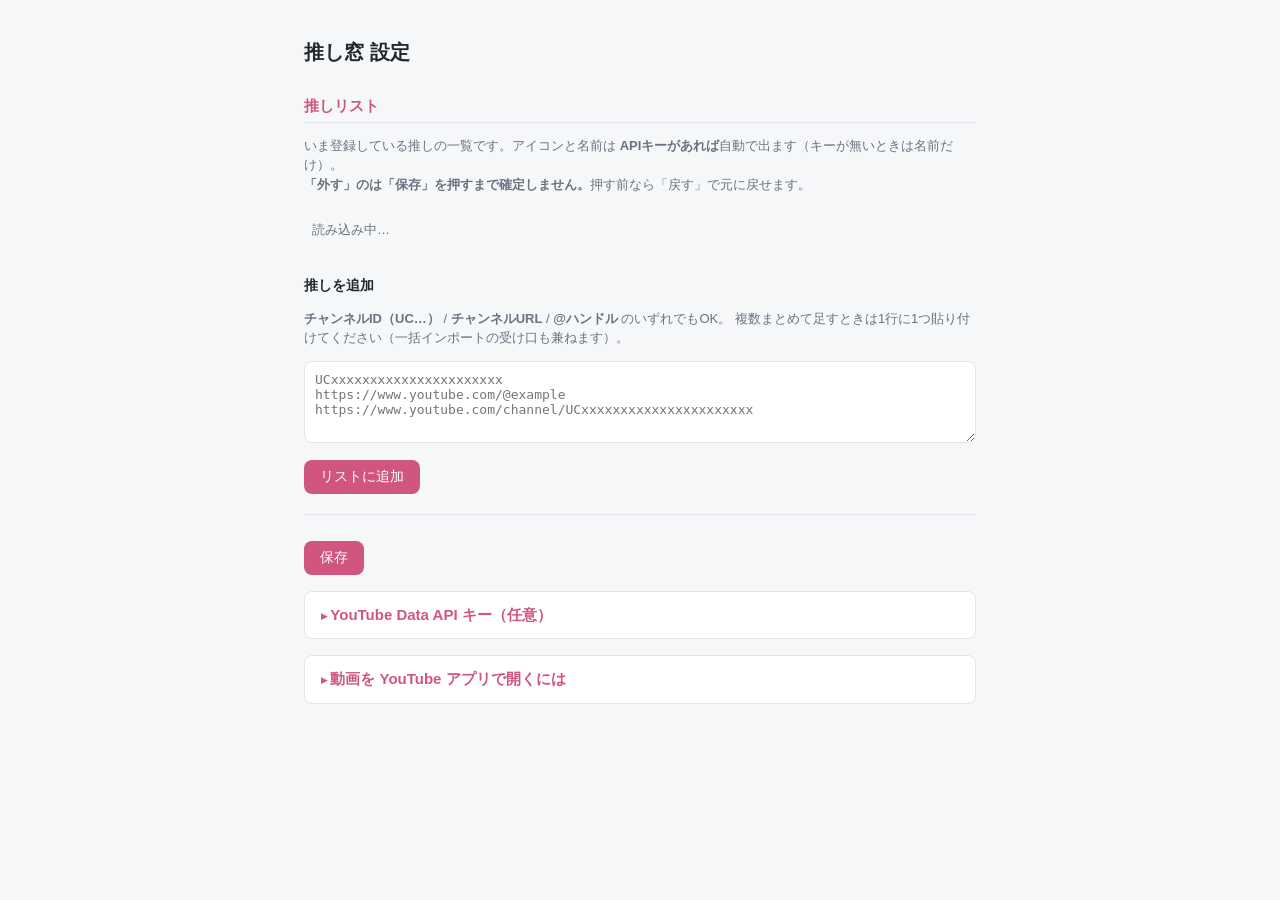
==== extension/options.html @ 514f3422 "ポップアップUI調整と設定画面の折りたたみ整理 Co-Authored-By: Claude Opus 4.8 <noreply@anthropic.com>" ====
<!doctype html>
<html lang="ja">
<head>
  <meta charset="utf-8">
  <link rel="stylesheet" href="styles.css">
  <title>推し窓 設定</title>
</head>
<body class="options">
  <h1>推し窓 設定</h1>

  <h2>推しリスト</h2>
  <p>
    いま登録している推しの一覧です。アイコンと名前は
    <b>APIキーがあれば</b>自動で出ます（キーが無いときは名前だけ）。<br>
    <b>「外す」のは「保存」を押すまで確定しません。</b>押す前なら「戻す」で元に戻せます。
  </p>
  <div id="chlist" class="chlist"><p class="meta">読み込み中…</p></div>

  <h3>推しを追加</h3>
  <p>
    <b>チャンネルID（UC…）</b> / <b>チャンネルURL</b> / <b>@ハンドル</b> のいずれでもOK。
    複数まとめて足すときは1行に1つ貼り付けてください（一括インポートの受け口も兼ねます）。
  </p>
  <textarea id="addbox" rows="4"
    placeholder="UCxxxxxxxxxxxxxxxxxxxxxx&#10;https://www.youtube.com/@example&#10;https://www.youtube.com/channel/UCxxxxxxxxxxxxxxxxxxxxxx"></textarea>
  <div>
    <button id="add" type="button">リストに追加</button>
    <span id="addStatus" class="meta"></span>
  </div>

  <div class="saverow">
    <button id="save">保存</button>
    <span id="status" class="meta"></span>
  </div>

  <details>
    <summary>YouTube Data API キー（任意）</summary>
    <p>
      配信の<b>開始時刻</b>や<b>配信中／予定／アーカイブ</b>の判定、推しリストの<b>アイコンと名前</b>の取得に使います。
      未設定でも新着一覧は出ますが、配信は「枠を立てた時刻」に並び、種類の判定はされません。
    </p>
    <p>取得手順（初回のみ・数分で終わります）:</p>
    <ol>
      <li><a href="https://console.cloud.google.com/" target="_blank" rel="noopener">Google Cloud Console</a> を開き、上部でプロジェクトを1つ作成します（既存のものでも構いません）。</li>
      <li><a href="https://console.cloud.google.com/apis/library/youtube.googleapis.com" target="_blank" rel="noopener">YouTube Data API v3</a> のページで<b>「有効にする」</b>を押します。</li>
      <li>「APIとサービス」→「認証情報」→「認証情報を作成」→<b>「APIキー」</b>を選び、表示された <code>AIza…</code> をコピーします。</li>
      <li>作成したキーを開き、<b>「アプリケーションの制限」は「なし」</b>にします。拡張機能にはリファラー制限が効かないため、制限をかけると通信が弾かれます。</li>
      <li>（推奨）<b>「APIの制限」で YouTube Data API v3 のみ</b>に絞ると、万一漏れても他のAPIには使えません。</li>
      <li>下の欄に貼り付けて<b>「保存して接続テスト」</b>を押します。</li>
    </ol>
    <div class="row">
      <input id="apikey" type="password" autocomplete="off" spellcheck="false" placeholder="AIza…">
      <button id="toggleKey" type="button" title="表示／隠す">👁</button>
    </div>
    <div>
      <button id="saveKey">保存して接続テスト</button>
      <span id="keyStatus" class="meta"></span>
    </div>
    <p class="note">
      <b>キーの扱いについて</b><br>
      ・このキーは <code>chrome.storage.sync</code> に保存され、あなたがログイン中の Chrome 全体に同期されます（他人とは共有されません）。<br>
      ・送信先は Google の API のみです。推し窓が外部のサーバーへ送ることはありません。<br>
      ・他人に渡したり、公開リポジトリ・スクショに貼ったりしないでください。<br>
      ・無料枠は1日あたり1万ユニット。推し窓の消費はごく軽微で、通常は使い切りません（超えても翌日に戻ります）。<br>
      ・漏れたかも、と思ったら Cloud Console でそのキーを削除し、作り直して入れ直してください。
    </p>
  </details>

  <details>
    <summary>動画を YouTube アプリで開くには</summary>
    <p>
      カードは通常、ブラウザの新しいタブで開きます。デスクトップの <b>YouTube アプリ</b>で開きたい場合は、
      <b>Chrome 側</b>を設定します（推し窓側の操作は不要です）。
    </p>
    <ol>
      <li>Chrome で YouTube を開き、アドレスバー右の「インストール」アイコン、または「⋮」→「キャストして保存して共有」→<b>「ページをアプリとしてインストール」</b>で YouTube をアプリ化します。</li>
      <li><code>chrome://apps</code> を開き、YouTube アプリを右クリック →<b>「対応リンクをこのアプリで開く」</b>を有効にします。</li>
    </ol>
    <p class="note">
      ※ 環境によっては、拡張機能のポップアップから開くリンクがリンクキャプチャの対象外となり、
      上記を設定してもブラウザのタブで開くことがあります。その場合はブラウザ表示のままご利用ください。
    </p>
  </details>
  <script src="options.js"></script>
</body>
</html>
---- extension/styles.css ----
:root{--bg:#191c22;--surface:#232830;--surface2:#2b313b;--text:#d9dde4;--muted:#8b929e;--accent:#e08aa6;--border:#333a46}
@media (prefers-color-scheme:light){:root{--bg:#f6f7f9;--surface:#fff;--surface2:#eef0f3;--text:#232830;--muted:#6b7280;--accent:#d0567f;--border:#e3e5ea}}
*{box-sizing:border-box}
body{margin:0;background:var(--bg);color:var(--text);font-family:-apple-system,"Segoe UI",Roboto,"Noto Sans JP","Hiragino Kaku Gothic ProN",Meiryo,sans-serif;line-height:1.5}

/* popup */
body.popup{width:760px;overflow:hidden}
/* 通常タブで開いたとき（?view=tab）: 横幅の固定を外して広い画面いっぱいに使う。
   ポップアップ内スクロール(main max-height)もページ全体スクロールに委ねる。 */
body.popup.tabview{width:auto;max-width:1180px;margin:0 auto;overflow:visible}
body.popup.tabview main{max-height:none}
.bar{position:sticky;top:0;z-index:1;display:flex;align-items:center;gap:8px;padding:8px 12px;background:var(--bg);border-bottom:1px solid var(--border)}
.bar strong{flex:none;white-space:nowrap;font-size:15px}
.bar .meta{color:var(--muted);font-size:12px;flex:1;min-width:0;white-space:nowrap;overflow:hidden;text-overflow:ellipsis}
.bar select,.bar button{background:var(--surface);color:var(--text);border:1px solid var(--border);border-radius:8px;padding:4px 8px;font-size:13px;cursor:pointer;white-space:nowrap;flex:none}
.bar select{max-width:160px}
.tabs{position:sticky;top:41px;z-index:1;display:flex;gap:6px;padding:8px 12px;background:var(--bg);border-bottom:1px solid var(--border);overflow-x:auto}
.tab{flex:none;background:var(--surface);color:var(--muted);border:1px solid var(--border);border-radius:999px;padding:6px 14px;font-size:13px;cursor:pointer;white-space:nowrap}
.tab.active{background:var(--accent);color:#fff;border-color:var(--accent)}
.tab .cnt{opacity:.85;font-size:12px}
main{padding:8px 12px 16px;max-height:500px;overflow:auto}
.thumb{position:relative}
.badges{position:absolute;left:6px;top:6px;display:flex;gap:4px}
.badge{font-size:11px;padding:2px 7px;border-radius:6px;background:rgba(0,0,0,.72);color:#fff;font-weight:600}
.badge.live{background:#d84a6a}
.badge.up{background:#5a86c4}
.badge.arc{background:#6b7280}
.badge.sh{background:#8b6fc0}
.day{margin-top:14px}
.day h2{margin:0 0 8px;padding:4px 0;font-size:13px;color:var(--accent);border-bottom:1px solid var(--border)}
.grid{display:grid;grid-template-columns:repeat(auto-fill,minmax(220px,1fr));gap:10px}
.card{display:flex;flex-direction:column;background:var(--surface);border:1px solid var(--border);border-radius:10px;overflow:hidden;text-decoration:none;color:inherit}
.card:hover{border-color:var(--accent)}
.thumb{aspect-ratio:16/9;background:var(--surface2)}
.thumb img{width:100%;height:100%;object-fit:cover;display:block}
.info{padding:8px 10px 10px;display:flex;flex-direction:column;flex:1}
.ch{color:var(--muted);font-size:11px;margin-bottom:2px}
.vtitle{font-size:13px;font-weight:600;display:-webkit-box;-webkit-line-clamp:2;-webkit-box-orient:vertical;overflow:hidden;min-height:3em}
.time{margin-top:auto;padding-top:4px;color:var(--muted);font-size:11px}
.empty{color:var(--muted);text-align:center;padding:30px 0}

/* options */
body.options{max-width:720px;margin:0 auto;padding:24px}
body.options h1{font-size:20px}
body.options h2{font-size:15px;margin:28px 0 6px;padding-bottom:4px;color:var(--accent);border-bottom:1px solid var(--border)}
body.options p{font-size:13px;color:var(--muted)}
body.options a{color:var(--accent)}
body.options .row{display:flex;gap:6px;align-items:center}
body.options input[type=password],body.options input[type=text]{flex:1;background:var(--surface);color:var(--text);border:1px solid var(--border);border-radius:8px;padding:8px 10px;font-family:ui-monospace,SFMono-Regular,Menlo,monospace;font-size:13px}
body.options #toggleKey{margin:0;background:var(--surface);color:var(--text);border:1px solid var(--border);padding:8px 10px}
body.options textarea{width:100%;background:var(--surface);color:var(--text);border:1px solid var(--border);border-radius:8px;padding:10px;font-family:ui-monospace,SFMono-Regular,Menlo,monospace;font-size:13px}
body.options h3{font-size:14px;margin:22px 0 4px}
body.options button{margin-top:10px;background:var(--accent);color:#fff;border:0;border-radius:8px;padding:8px 16px;font-size:14px;cursor:pointer}
body.options .meta{color:var(--muted);font-size:13px;margin-left:8px}
body.options .saverow{margin-top:20px;padding-top:16px;border-top:1px solid var(--border)}
body.options ol{font-size:13px;color:var(--muted);padding-left:20px;line-height:1.75;margin:6px 0}
body.options ol b{color:var(--text)}
body.options code{background:var(--surface2);padding:1px 5px;border-radius:4px;font-family:ui-monospace,SFMono-Regular,Menlo,monospace;font-size:12px}
body.options .note{font-size:13px;color:var(--muted);background:var(--surface);border:1px solid var(--border);border-radius:8px;padding:10px 12px;line-height:1.9}
body.options .note b{color:var(--text)}
body.options details{margin-top:16px;border:1px solid var(--border);border-radius:8px;background:var(--surface);padding:0 14px}
body.options details[open]{padding-bottom:10px}
body.options summary{cursor:pointer;padding:12px 2px;font-size:15px;font-weight:600;color:var(--accent);list-style:none}
body.options summary::-webkit-details-marker{display:none}
body.options summary::before{content:"▸ ";font-size:12px}
body.options details[open] summary::before{content:"▾ "}
body.options details .note{background:var(--surface2)}

/* 推しリスト（編集画面） */
.chlist{display:flex;flex-direction:column;gap:6px;margin-top:6px}
.ch-row{display:flex;align-items:center;gap:10px;background:var(--surface);border:1px solid var(--border);border-radius:10px;padding:6px 10px}
.ch-row.new{border-color:var(--accent)}
.ch-row.del{opacity:.5}
.ch-row.del .ch-name{text-decoration:line-through}
.ch-ico{width:32px;height:32px;border-radius:50%;flex:none;object-fit:cover;background:var(--surface2)}
.ch-ico.ph{display:flex;align-items:center;justify-content:center;font-weight:700;color:var(--muted);text-transform:uppercase}
.ch-meta{flex:1;min-width:0}
.ch-name{font-size:13px;font-weight:600;white-space:nowrap;overflow:hidden;text-overflow:ellipsis}
.ch-id{font-size:11px;color:var(--muted);font-family:ui-monospace,SFMono-Regular,Menlo,monospace}
.tag-new{font-size:10px;color:var(--accent);border:1px solid var(--accent);border-radius:5px;padding:0 4px;font-weight:600}
.ch-del{margin-top:0;background:var(--surface2);color:var(--muted);border:1px solid var(--border);border-radius:8px;padding:5px 12px;font-size:12px;flex:none}
.ch-del:hover{color:var(--text)}
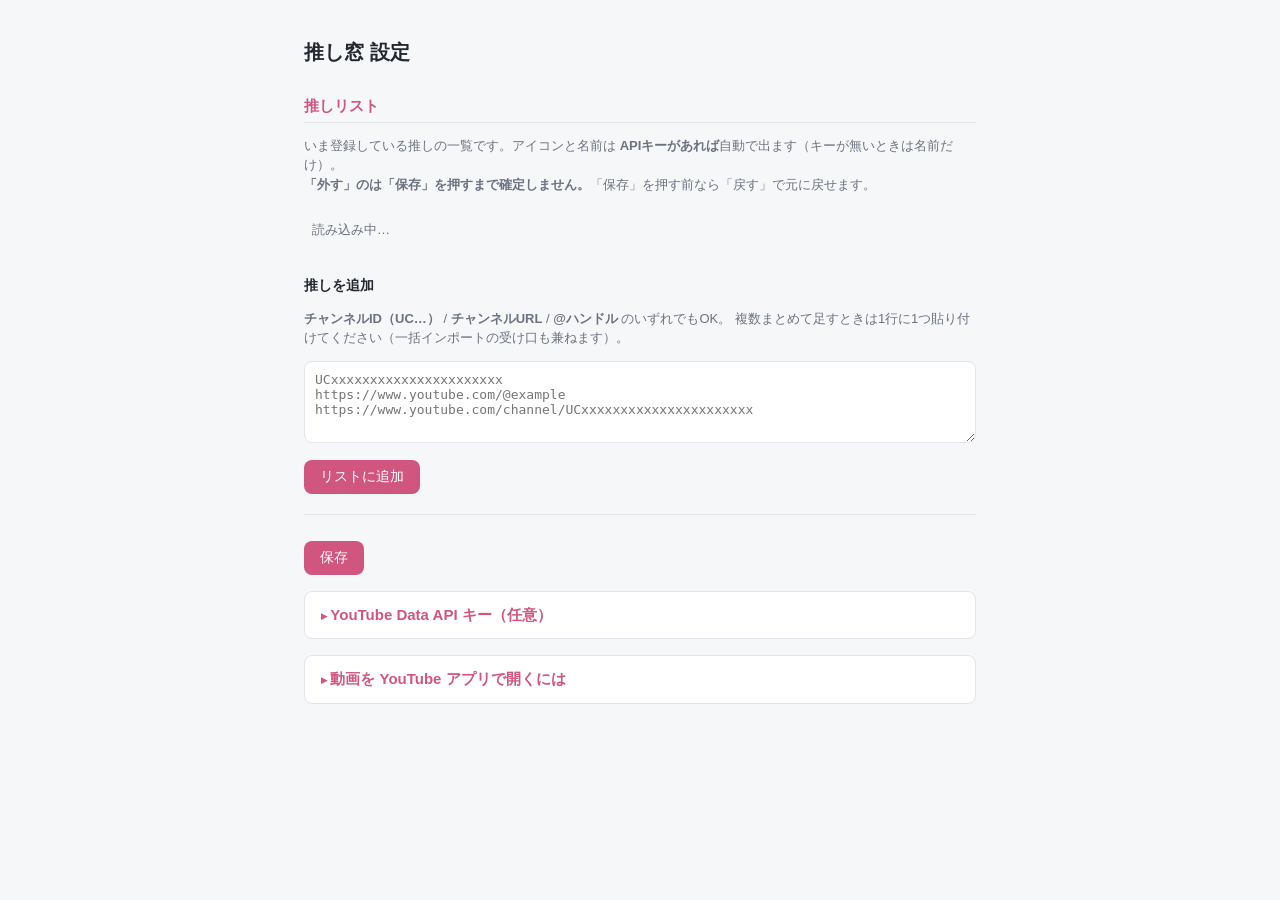
==== commit 30312b4f: "公開文書を実装と一致させる: 未実装フィルタ・openInApp の記述を除去 README/PRIVACY/CLAUDE から、日付・時刻フィルタと「動画をアプリで開く」 トグルの記述を削除（いずれ" ====
--- a/extension/options.html
+++ b/extension/options.html
@@ -12,7 +12,7 @@
   <p>
     いま登録している推しの一覧です。アイコンと名前は
     <b>APIキーがあれば</b>自動で出ます（キーが無いときは名前だけ）。<br>
-    <b>「外す」のは「保存」を押すまで確定しません。</b>押す前なら「戻す」で元に戻せます。
+    <b>「外す」のは「保存」を押すまで確定しません。</b>「保存」を押す前なら「戻す」で元に戻せます。
   </p>
   <div id="chlist" class="chlist"><p class="meta">読み込み中…</p></div>
 
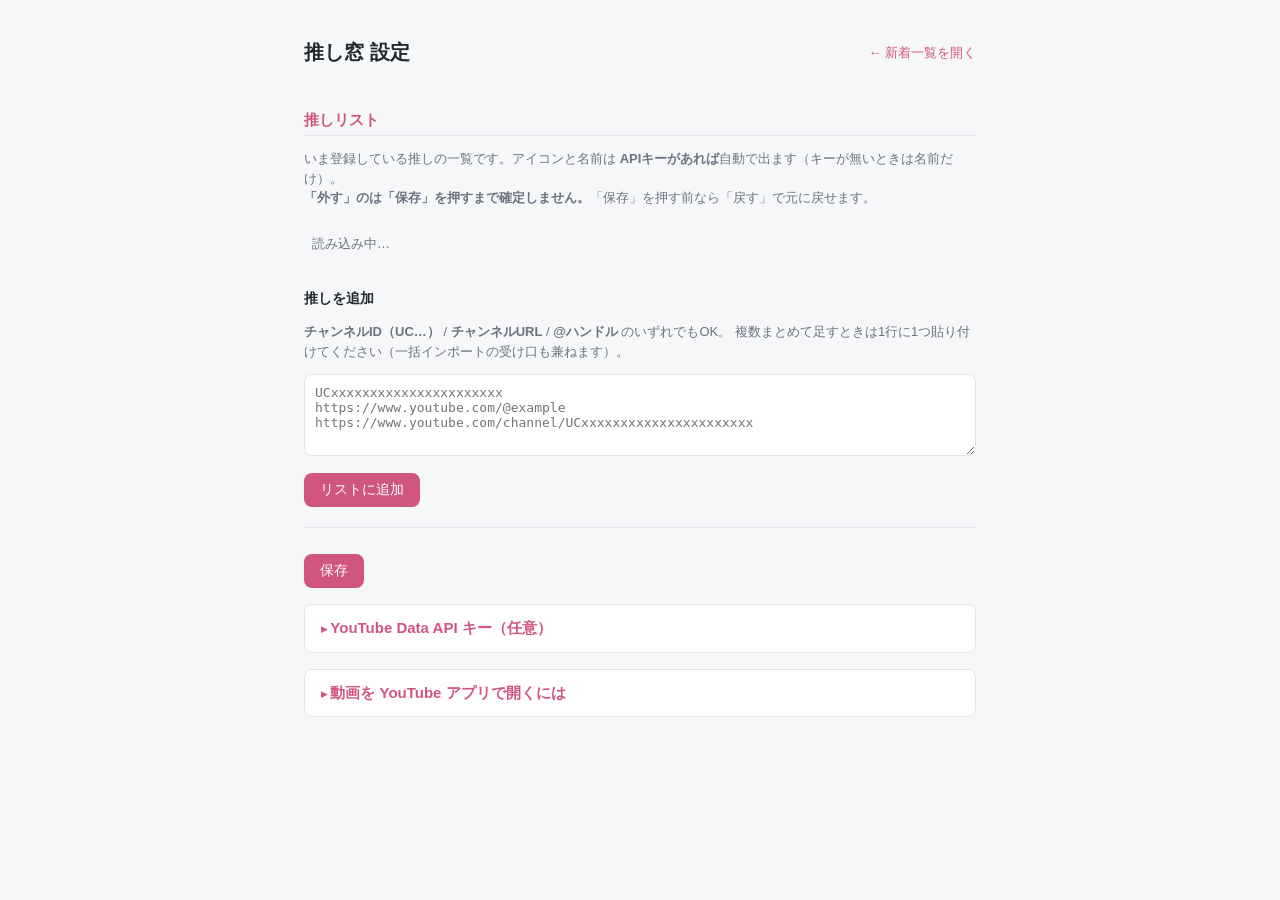
==== commit 5ba17847: "設定画面に新着一覧タブへの導線を追加 Co-Authored-By: Claude Opus 4.8 <noreply@anthropic.com>" ====
--- a/extension/options.html
+++ b/extension/options.html
@@ -6,7 +6,10 @@
   <title>推し窓 設定</title>
 </head>
 <body class="options">
-  <h1>推し窓 設定</h1>
+  <header class="opt-bar">
+    <h1>推し窓 設定</h1>
+    <a class="to-digest" href="popup.html?view=tab" target="_blank" rel="noopener">← 新着一覧を開く</a>
+  </header>
 
   <h2>推しリスト</h2>
   <p>
--- a/extension/styles.css
+++ b/extension/styles.css
@@ -42,6 +42,9 @@
 /* options */
 body.options{max-width:720px;margin:0 auto;padding:24px}
 body.options h1{font-size:20px}
+body.options .opt-bar{display:flex;align-items:center;justify-content:space-between;gap:12px;flex-wrap:wrap}
+body.options .to-digest{font-size:13px;white-space:nowrap;text-decoration:none}
+body.options .to-digest:hover{text-decoration:underline}
 body.options h2{font-size:15px;margin:28px 0 6px;padding-bottom:4px;color:var(--accent);border-bottom:1px solid var(--border)}
 body.options p{font-size:13px;color:var(--muted)}
 body.options a{color:var(--accent)}
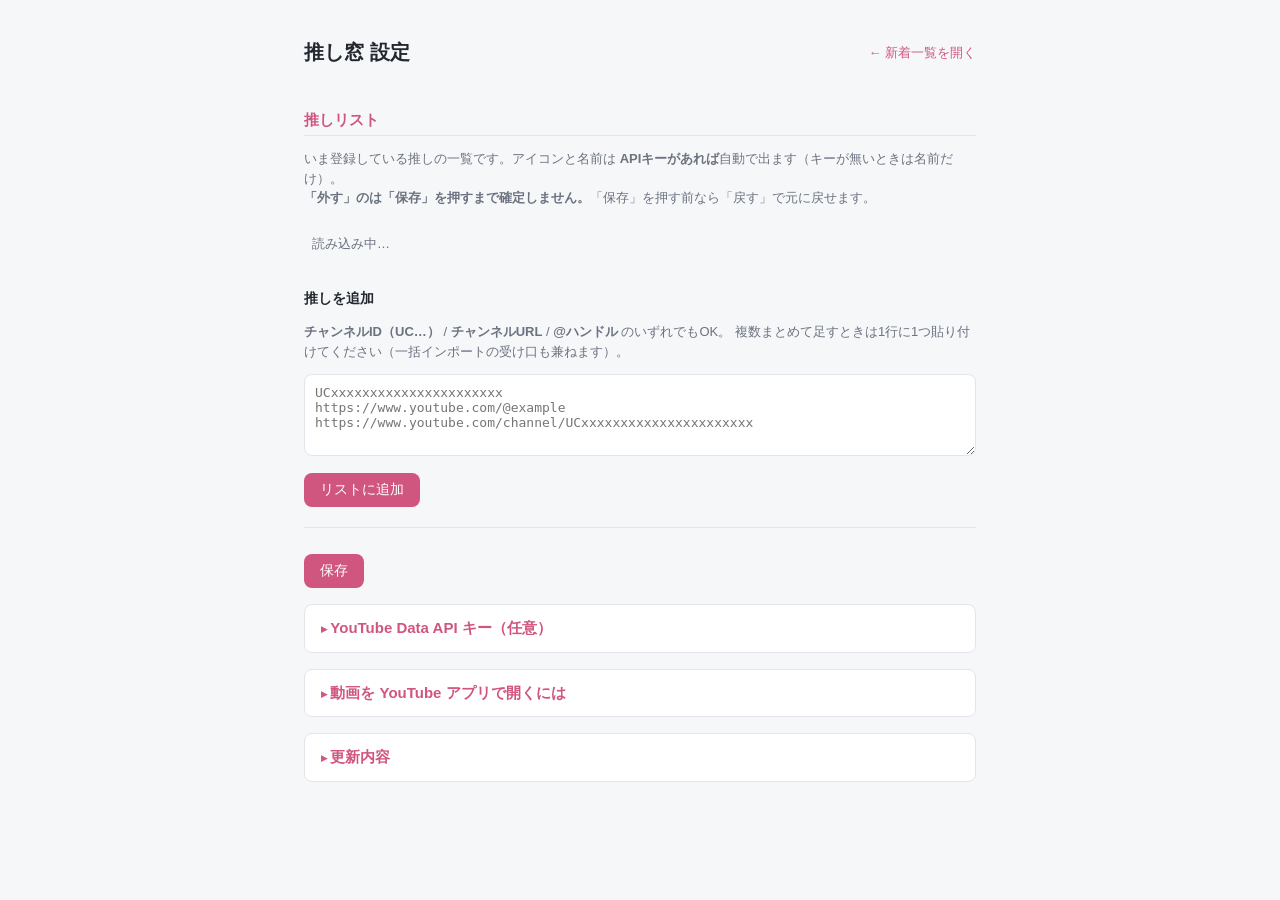
==== commit 2ea0f29a: "設定画面に更新内容の一覧を追加 版ごとの変更点を折りたたみで表示する。見出し横のバージョンは manifest.json から読むので、version を上げても手直しが要らない。  Co-Autho" ====
--- a/extension/options.html
+++ b/extension/options.html
@@ -84,6 +84,15 @@
       上記を設定してもブラウザのタブで開くことがあります。その場合はブラウザ表示のままご利用ください。
     </p>
   </details>
+  <details>
+    <summary>更新内容<span id="ver" class="meta"></span></summary>
+    <ul>
+      <li><b>v1.0.2</b> — チャンネルを追加するとき、貼り付けたURLとは別のチャンネル（所属事務所など）が登録されてしまう不具合を直しました。</li>
+      <li><b>v1.0.1</b> — 設定画面から新着一覧を開くリンクを足しました。ストアの説明文も分かりやすく書き直しています。</li>
+      <li><b>v1.0.0</b> — 公開しました。</li>
+    </ul>
+  </details>
+
   <script src="options.js"></script>
 </body>
 </html>
--- a/extension/styles.css
+++ b/extension/styles.css
@@ -58,6 +58,8 @@
 body.options .saverow{margin-top:20px;padding-top:16px;border-top:1px solid var(--border)}
 body.options ol{font-size:13px;color:var(--muted);padding-left:20px;line-height:1.75;margin:6px 0}
 body.options ol b{color:var(--text)}
+body.options ul{font-size:13px;color:var(--muted);padding-left:20px;line-height:1.75;margin:6px 0}
+body.options ul b{color:var(--text)}
 body.options code{background:var(--surface2);padding:1px 5px;border-radius:4px;font-family:ui-monospace,SFMono-Regular,Menlo,monospace;font-size:12px}
 body.options .note{font-size:13px;color:var(--muted);background:var(--surface);border:1px solid var(--border);border-radius:8px;padding:10px 12px;line-height:1.9}
 body.options .note b{color:var(--text)}
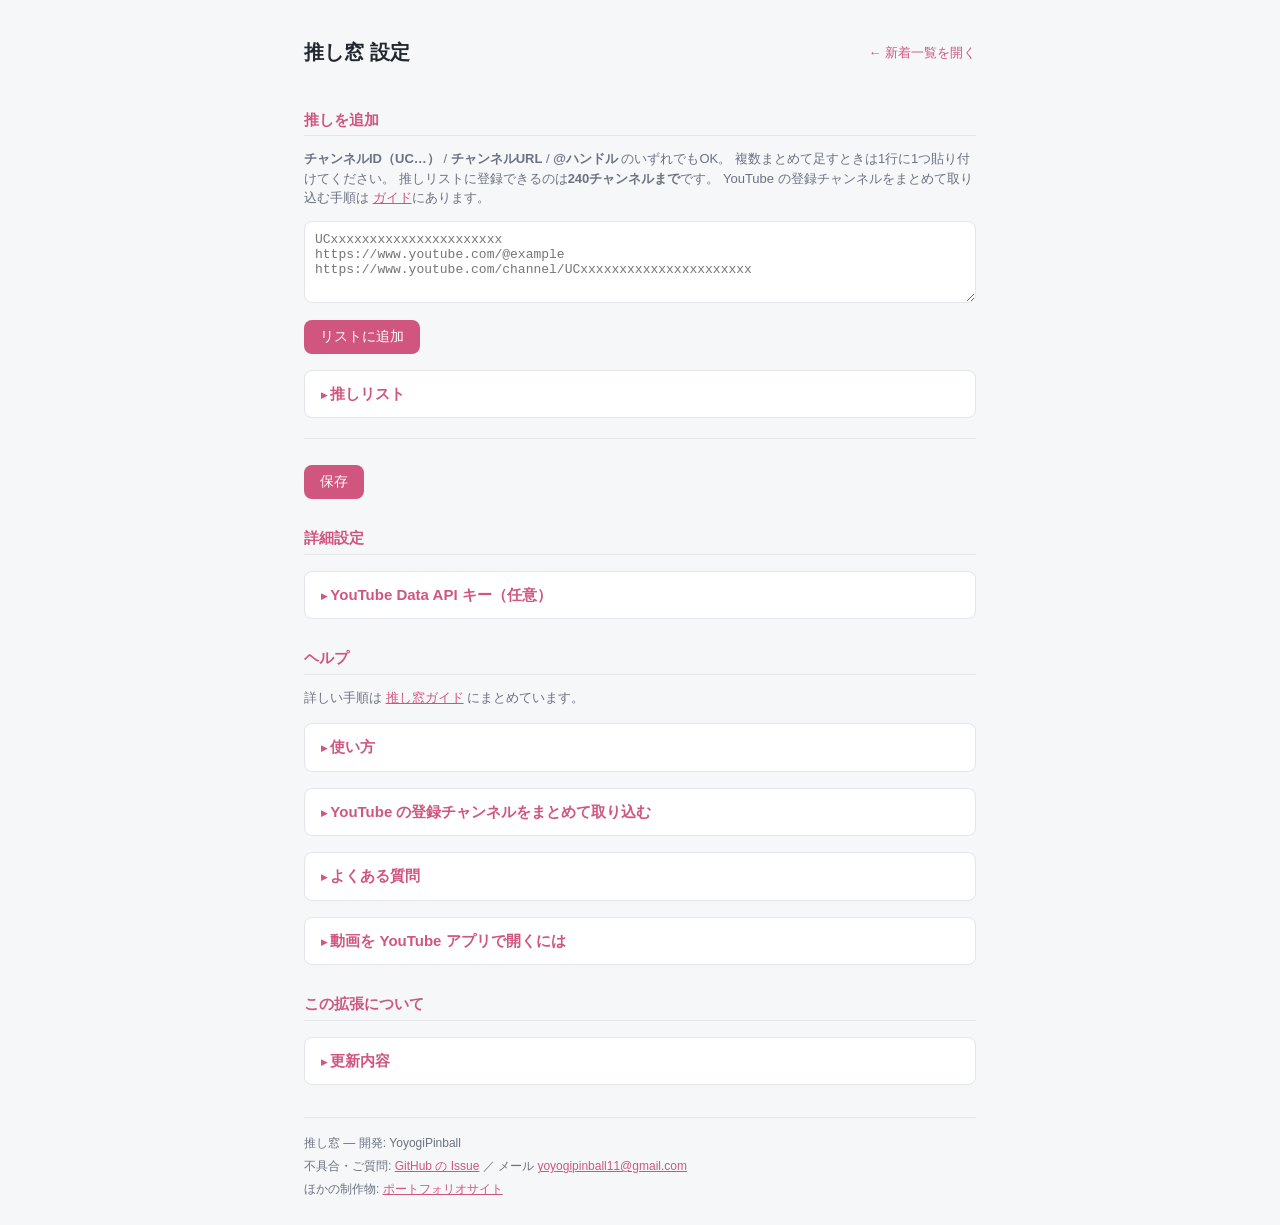
==== commit 31b033ef: "予定枠の放置分を隠し、RSS取り直し・登録上限の案内とガイドを追加（v1.0.5） Co-Authored-By: Claude Opus 5 <noreply@anthropic.com>" ====
--- a/extension/options.html
+++ b/extension/options.html
@@ -11,18 +11,13 @@
     <a class="to-digest" href="popup.html?view=tab" target="_blank" rel="noopener">← 新着一覧を開く</a>
   </header>
 
-  <h2>推しリスト</h2>
-  <p>
-    いま登録している推しの一覧です。アイコンと名前は
-    <b>APIキーがあれば</b>自動で出ます（キーが無いときは名前だけ）。<br>
-    <b>「外す」のは「保存」を押すまで確定しません。</b>「保存」を押す前なら「戻す」で元に戻せます。
-  </p>
-  <div id="chlist" class="chlist"><p class="meta">読み込み中…</p></div>
-
-  <h3>推しを追加</h3>
+  <h2>推しを追加</h2>
   <p>
     <b>チャンネルID（UC…）</b> / <b>チャンネルURL</b> / <b>@ハンドル</b> のいずれでもOK。
-    複数まとめて足すときは1行に1つ貼り付けてください（一括インポートの受け口も兼ねます）。
+    複数まとめて足すときは1行に1つ貼り付けてください。
+    推しリストに登録できるのは<b>240チャンネルまで</b>です。
+    YouTube の登録チャンネルをまとめて取り込む手順は
+    <a href="https://yoyogipinball.github.io/oshi-mado/#takeout" target="_blank" rel="noopener">ガイド</a>にあります。
   </p>
   <textarea id="addbox" rows="4"
     placeholder="UCxxxxxxxxxxxxxxxxxxxxxx&#10;https://www.youtube.com/@example&#10;https://www.youtube.com/channel/UCxxxxxxxxxxxxxxxxxxxxxx"></textarea>
@@ -31,11 +26,22 @@
     <span id="addStatus" class="meta"></span>
   </div>
 
+  <details id="chbox">
+    <summary>推しリスト<span id="chcount" class="meta"></span></summary>
+    <p>
+      いま登録している推しの一覧です。アイコンと名前は
+      <b>APIキーがあれば</b>自動で出ます（キーが無いときは名前だけ）。<br>
+      <b>「外す」のは「保存」を押すまで確定しません。</b>「保存」を押す前なら「戻す」で元に戻せます。
+    </p>
+    <div id="chlist" class="chlist"><p class="meta">読み込み中…</p></div>
+  </details>
+
   <div class="saverow">
     <button id="save">保存</button>
     <span id="status" class="meta"></span>
   </div>
 
+  <h2>詳細設定</h2>
   <details>
     <summary>YouTube Data API キー（任意）</summary>
     <p>
@@ -69,6 +75,58 @@
     </p>
   </details>
 
+  <h2>ヘルプ</h2>
+  <p>
+    詳しい手順は <a href="https://yoyogipinball.github.io/oshi-mado/" target="_blank" rel="noopener">推し窓ガイド</a> にまとめています。
+  </p>
+  <details>
+    <summary>使い方</summary>
+    <ol>
+      <li>上の「推しを追加」に、チャンネルID・チャンネルURL・@ハンドルを1行に1つ貼り付けて<b>「リストに追加」</b>を押し、最後に<b>「保存」</b>を押します。</li>
+      <li>（任意）「YouTube Data API キー」を設定すると、配信中・予定・アーカイブの判定と、配信の開始時刻が使えるようになります。</li>
+      <li>ツールバーの推し窓アイコンを押すと、直近7日の新着が日付ごとに並びます。</li>
+    </ol>
+    <ul>
+      <li><b>タブ</b>：配信中 / 全て / 動画 / アーカイブ / 予定 を切り替えます。開いたときは「配信中」です。</li>
+      <li><b>全ch</b>：特定の推しの投稿だけに絞り込みます。</li>
+      <li><b>⟳</b>：新着を取り直します。<b>⚙</b>：この設定画面を開きます。</li>
+      <li><b>⧉ タブで開く</b>：ポップアップではなくブラウザのタブで、広い画面に並べて表示します。</li>
+    </ul>
+  </details>
+
+  <details>
+    <summary>YouTube の登録チャンネルをまとめて取り込む</summary>
+    <ol>
+      <li><a href="https://takeout.google.com/" target="_blank" rel="noopener">Google Takeout</a> で「YouTube と YouTube Music」の<b>登録チャンネル</b>だけを選んでエクスポートします。</li>
+      <li>届いた ZIP を展開し、登録チャンネルの CSV ファイルをメモ帳などで開きます。</li>
+      <li>推しでないチャンネルの行を消してから全体をコピーし、上の「推しを追加」に貼り付けて<b>「リストに追加」</b>→<b>「保存」</b>を押します。登録できるのは240チャンネルまでなので、CSV の行を全部貼らずに絞ってください。</li>
+    </ol>
+    <p>各画面での操作は <a href="https://yoyogipinball.github.io/oshi-mado/#takeout" target="_blank" rel="noopener">ガイドの「登録チャンネルをまとめて取り込む」</a> を見てください。</p>
+  </details>
+
+  <details>
+    <summary>よくある質問</summary>
+    <p><b>Q. 推しの投稿が一覧に出てきません</b><br>
+      一覧の上部に「新着を取得できませんでした」と出ていれば、そのチャンネルの取得に一時的に失敗しています。YouTube 側がときどきエラーを返すためで、推し窓も自動で2回まで取り直していますが、それでも取れなかったチャンネルです。少し待ってから ⟳ で取り直してください。
+      出ていない場合は、直近7日に投稿が無いか、推しリストに登録されていない可能性があります。
+      なお YouTube の公開フィードは1チャンネルにつき最新15件までしか返さないため、投稿の多いチャンネルでは古い投稿が取得できないことがあります。</p>
+    <p><b>Q. 推しは何チャンネルまで登録できますか</b><br>
+      240チャンネルまでです。推しリストは Chrome の同期用の保存場所に入れていて、1項目の大きさに上限があるためです。
+      240を超えた状態で「保存」を押すと、保存せずに「あと何件外してください」と表示します。</p>
+    <p><b>Q. 「直近7日」はいつから数えていますか</b><br>
+      視聴できるようになった時刻で数えます。配信中・アーカイブは配信が始まった時刻、動画・Shorts は公開された時刻です。
+      ずっと前に告知された配信でも、始まった時点で一覧に出ます。</p>
+    <p><b>Q. 予定時刻を過ぎた配信枠が「予定」から消えました</b><br>
+      開始予定時刻を24時間過ぎても始まらない枠は、「予定」に出さないようにしています。
+      配信トラブルで枠を取り直したときの消し忘れや、置きっぱなしのフリーチャット枠がいつまでも残るのを防ぐためです。
+      予定より遅れて始まった配信は、始まった時点で「配信中」に出ます。
+      開始予定時刻が設定されていない枠は、枠を立てた時刻から数えます。先の予定は何日先でもそのまま出ます。</p>
+    <p><b>Q. Shorts なのに「動画」扱いになっています</b><br>
+      YouTube には Shorts かどうかを示す公式の情報が無いため、URL か「60秒以下」で判定しています。60秒を超える Shorts は通常の動画として並ぶことがあります。</p>
+    <p><b>Q. コミュニティ投稿は出せますか</b><br>
+      出せません。YouTube Data API にコミュニティ投稿を取得する仕組みが無いためです。</p>
+  </details>
+
   <details>
     <summary>動画を YouTube アプリで開くには</summary>
     <p>
@@ -84,15 +142,27 @@
       上記を設定してもブラウザのタブで開くことがあります。その場合はブラウザ表示のままご利用ください。
     </p>
   </details>
+
+  <h2>この拡張について</h2>
   <details>
     <summary>更新内容<span id="ver" class="meta"></span></summary>
     <ul>
+      <li><b>v1.0.5</b> — 予定時刻を24時間過ぎても始まらない配信枠を「予定」から外すようにしました。枠を取り直したときの消し忘れや、置きっぱなしの枠がいつまでも残らなくなります。YouTube 側の一時的なエラーで新着を取得できなかったとき、自動で取り直すようにしました。推しリストが240チャンネルを超えると保存が黙って失敗していたのを、保存前に止めて理由を出すようにしました。設定画面を「推しを追加」から始まる並びに整理し、使い方・よくある質問・問い合わせ先を足しました。</li>
+      <li><b>v1.0.4</b> — ずっと前から告知されていた配信が、配信中でも一覧に出てこないことがある不具合を直しました。久しぶりの誕生日配信や、公式チャンネルが数週間前に立てた枠が対象です。</li>
+      <li><b>v1.0.3</b> — この「更新内容」欄を作りました。版ごとの変更点をここで確認できます。設定を保存せずに閉じようとしたとき、確認が出るようにしました。新着を取得できなかったチャンネルを、新着一覧の上部に表示するようにしました。</li>
       <li><b>v1.0.2</b> — チャンネルを追加するとき、貼り付けたURLとは別のチャンネル（所属事務所など）が登録されてしまう不具合を直しました。</li>
       <li><b>v1.0.1</b> — 設定画面から新着一覧を開くリンクを足しました。ストアの説明文も分かりやすく書き直しています。</li>
       <li><b>v1.0.0</b> — 公開しました。</li>
     </ul>
   </details>
 
+  <footer class="opt-footer">
+    推し窓 — 開発: YoyogiPinball<br>
+    不具合・ご質問: <a href="https://github.com/YoyogiPinball/oshi-mado/issues" target="_blank" rel="noopener">GitHub の Issue</a>
+    ／ メール <a href="mailto:yoyogipinball11@gmail.com">yoyogipinball11@gmail.com</a><br>
+    ほかの制作物: <a href="https://yoyogipinball.github.io" target="_blank" rel="noopener">ポートフォリオサイト</a>
+  </footer>
+
   <script src="options.js"></script>
 </body>
 </html>
--- a/extension/styles.css
+++ b/extension/styles.css
@@ -18,6 +18,8 @@
 .tab{flex:none;background:var(--surface);color:var(--muted);border:1px solid var(--border);border-radius:999px;padding:6px 14px;font-size:13px;cursor:pointer;white-space:nowrap}
 .tab.active{background:var(--accent);color:#fff;border-color:var(--accent)}
 .tab .cnt{opacity:.85;font-size:12px}
+.failed{margin:0;padding:6px 12px;background:var(--surface2);border-bottom:1px solid var(--border);color:var(--muted);font-size:12px;line-height:1.6}
+.failed a{color:var(--accent);font-family:ui-monospace,SFMono-Regular,Menlo,monospace}
 main{padding:8px 12px 16px;max-height:500px;overflow:auto}
 .thumb{position:relative}
 .badges{position:absolute;left:6px;top:6px;display:flex;gap:4px}
@@ -70,6 +72,7 @@
 body.options summary::before{content:"▸ ";font-size:12px}
 body.options details[open] summary::before{content:"▾ "}
 body.options details .note{background:var(--surface2)}
+body.options .opt-footer{margin-top:32px;padding-top:14px;border-top:1px solid var(--border);font-size:12px;color:var(--muted);line-height:1.9}
 
 /* 推しリスト（編集画面） */
 .chlist{display:flex;flex-direction:column;gap:6px;margin-top:6px}
